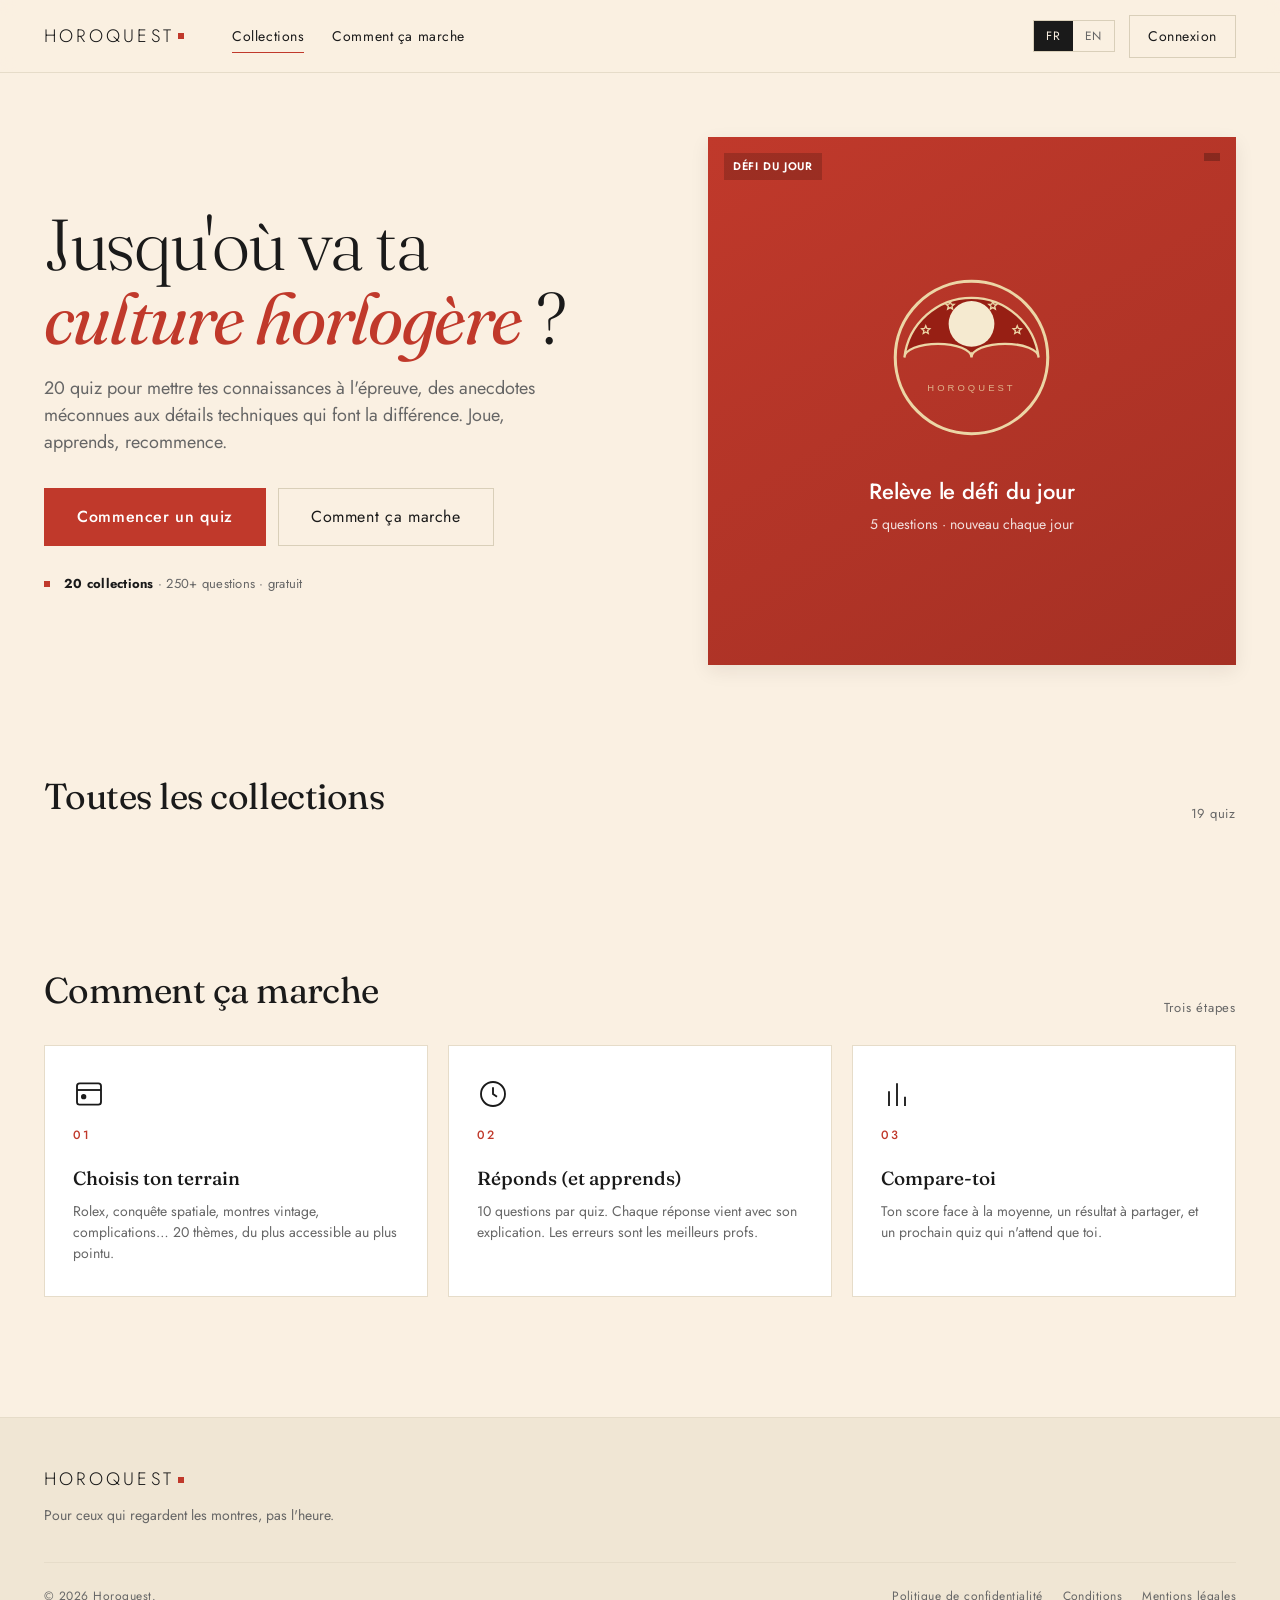
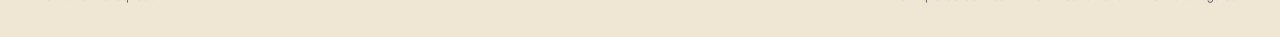
==== index.html @ 6e3dc504 "Typographie premium : duo Fraunces + Futura Remplace la police systeme unique par un duo : Fraunces " ====
<!DOCTYPE html>
<html lang="fr">
<head>
<meta charset="UTF-8">
<meta name="viewport" content="width=device-width, initial-scale=1.0">
<title>HOROQUEST | Quiz horloger</title>
<link rel="stylesheet" href="assets/styles.css?v=6">
</head>
<body>

<header class="site-header" data-screen-label="01 Header">
  <div class="container">
    <a href="/" class="logo">HOROQUEST<span class="dot"></span></a>
    <nav class="nav-center">
      <a href="#collections" class="active">Collections</a>
      <a href="#how">Comment ça marche</a>
    </nav>
    <div class="nav-right">
      <div class="lang-toggle">
        <a href="/" class="lang-btn on">FR</a>
        <a href="/en/" class="lang-btn">EN</a>
      </div>
      <a href="#" class="btn btn-ghost">Connexion</a>
      <button class="burger" aria-label="Menu"><span></span></button>
    </div>
  </div>
  <div class="mobile-menu" id="mobileMenu">
    <nav class="mobile-menu-nav" aria-label="Mobile">
      <a href="#collections">Collections</a>
      <a href="#how">Comment ça marche</a>
      <a href="#" class="mobile-login">Connexion</a>
    </nav>
    <div class="mobile-menu-lang">
      <div class="lang-toggle">
        <a href="/" class="lang-btn on">FR</a>
        <a href="/en/" class="lang-btn">EN</a>
      </div>
    </div>
  </div>
</header>

<main>

<!-- ============ HERO ============ -->
<section class="hero" data-screen-label="02 Hero">
  <div class="container">
    <div class="hero-grid">
      <div>
        <h1>Jusqu'où va ta <em>culture horlogère</em>&nbsp;?</h1>
        <p class="lead">20 quiz pour mettre tes connaissances à l'épreuve, des anecdotes méconnues aux détails techniques qui font la différence. Joue, apprends, recommence.</p>
        <div class="hero-actions">
          <a href="#collections" class="btn btn-primary btn-lg">Commencer un quiz</a>
          <a href="#how" class="btn btn-ghost btn-lg">Comment ça marche</a>
        </div>
        <div class="hero-meta">
          <span class="pin"></span>
          <span><strong style="color:var(--ink);">20 collections</strong> · 250+ questions · gratuit</span>
        </div>
      </div>
      <a class="hero-illu hero-daily" href="fr/defi/">
        <span class="daily-card-label">Défi du jour</span>
        <span class="daily-streak-chip" id="heroStreakChip" hidden></span>
        <svg class="hero-daily-moon" viewBox="0 0 120 120" fill="none" aria-hidden="true">
          <defs>
            <clipPath id="hqMoonWin">
              <path d="M16 60 A44.3 44.3 0 0 1 104 60 A22 9 0 0 0 60 60 A22 9 0 0 0 16 60 Z"/>
            </clipPath>
            <path id="hqStar" d="M0,-1L0.264,-0.364L0.951,-0.309L0.428,0.139L0.588,0.809L0,0.45L-0.588,0.809L-0.428,0.139L-0.951,-0.309L-0.264,-0.364Z" vector-effect="non-scaling-stroke"/>
          </defs>
          <g clip-path="url(#hqMoonWin)">
            <rect x="6" y="6" width="108" height="108" fill="#971f14"/>
            <g class="moon-disc">
              <circle cx="60" cy="38" r="15" fill="#f5ead0"/>
              <circle cx="60" cy="98" r="15" fill="#f5ead0"/>
              <g stroke="#ecd6a6" stroke-width="1.3" fill="none">
                <use href="#hqStar" transform="translate(46 26) scale(2.8)"/>
                <use href="#hqStar" transform="translate(74 26) scale(2.8)"/>
                <use href="#hqStar" transform="translate(30 42) scale(2.8)"/>
                <use href="#hqStar" transform="translate(90 42) scale(2.8)"/>
                <use href="#hqStar" transform="translate(20 60) scale(2.8)"/>
                <use href="#hqStar" transform="translate(100 60) scale(2.8)"/>
                <use href="#hqStar" transform="translate(40 56) scale(2.8)"/>
                <use href="#hqStar" transform="translate(80 56) scale(2.8)"/>
                <use href="#hqStar" transform="translate(60 60) scale(2.8)"/>
                <use href="#hqStar" transform="translate(28 76) scale(2.8)"/>
                <use href="#hqStar" transform="translate(92 76) scale(2.8)"/>
                <use href="#hqStar" transform="translate(46 72) scale(2.8)"/>
                <use href="#hqStar" transform="translate(74 72) scale(2.8)"/>
                <use href="#hqStar" transform="translate(38 90) scale(2.8)"/>
                <use href="#hqStar" transform="translate(82 90) scale(2.8)"/>
              </g>
            </g>
          </g>
          <circle cx="60" cy="60" r="50" stroke="#ecd6a6" stroke-width="2"/>
          <path d="M16 60 A44.3 44.3 0 0 1 104 60 A22 9 0 0 0 60 60 A22 9 0 0 0 16 60 Z" stroke="#ecd6a6" stroke-width="1.5"/>
          <text x="60" y="82" text-anchor="middle" fill="#ecd6a6" opacity="0.78" font-size="6.2" letter-spacing="2" font-family="'Helvetica Neue',Helvetica,Arial,sans-serif">HOROQUEST</text>
        </svg>
        <div class="hero-daily-foot">
          <strong>Relève le défi du jour</strong>
          <span id="heroDailyState">5 questions · nouveau chaque jour</span>
        </div>
      </a>
    </div>
  </div>
</section>

<!-- ============ TOUTES LES COLLECTIONS ============ -->
<section id="collections" class="section" data-screen-label="06 All collections">
  <div class="container">
    <div class="section-head">
      <h2>Toutes les collections</h2>
      <span class="meta" id="allCount">19 quiz</span>
    </div>
    <div class="coll-grid" id="allGrid"></div>
  </div>
</section>

<!-- ============ HOW IT WORKS ============ -->
<section id="how" class="section" data-screen-label="07 How it works">
  <div class="container">
    <div class="section-head">
      <h2>Comment ça marche</h2>
      <span class="meta">Trois étapes</span>
    </div>
    <div class="steps">
      <div class="step">
        <svg class="step-icon" viewBox="0 0 24 24" fill="none" stroke="currentColor" stroke-width="1.4"><rect x="3" y="4" width="18" height="16" rx="2"/><line x1="3" y1="9" x2="21" y2="9"/><circle cx="8" cy="14" r="1.3" fill="currentColor"/></svg>
        <div class="num">01</div>
        <h3>Choisis ton terrain</h3>
        <p>Rolex, conquête spatiale, montres vintage, complications… 20 thèmes, du plus accessible au plus pointu.</p>
      </div>
      <div class="step">
        <svg class="step-icon" viewBox="0 0 24 24" fill="none" stroke="currentColor" stroke-width="1.4"><circle cx="12" cy="12" r="9"/><polyline points="12 7 12 12 15 14"/></svg>
        <div class="num">02</div>
        <h3>Réponds (et apprends)</h3>
        <p>10 questions par quiz. Chaque réponse vient avec son explication. Les erreurs sont les meilleurs profs.</p>
      </div>
      <div class="step">
        <svg class="step-icon" viewBox="0 0 24 24" fill="none" stroke="currentColor" stroke-width="1.4"><path d="M6 21V10"/><path d="M12 21V4"/><path d="M18 21v-7"/></svg>
        <div class="num">03</div>
        <h3>Compare-toi</h3>
        <p>Ton score face à la moyenne, un résultat à partager, et un prochain quiz qui n'attend que toi.</p>
      </div>
    </div>
  </div>
</section>

</main>

<footer class="site-footer">
  <div class="container">
    <div class="footer-top">
      <div>
        <div class="logo">HOROQUEST<span class="dot"></span></div>
        <p>Pour ceux qui regardent les montres, pas l'heure.</p>
      </div>
    </div>
    <div class="footer-bottom">
      <div>© 2026 Horoquest.</div>
      <nav>
        <a href="#">Politique de confidentialité</a>
        <a href="#">Conditions</a>
        <a href="#">Mentions légales</a>
      </nav>
    </div>
  </div>
</footer>

<script src="assets/menu.js"></script>
<script src="assets/placeholders.js"></script>
<script>
  const SUPABASE_URL = 'https://bqnawfnkukcbqkujsskr.supabase.co';
  const SUPABASE_KEY = 'eyJhbGciOiJIUzI1NiIsInR5cCI6IkpXVCJ9.eyJpc3MiOiJzdXBhYmFzZSIsInJlZiI6ImJxbmF3Zm5rdWtjYnFrdWpzc2tyIiwicm9sZSI6ImFub24iLCJpYXQiOjE3NzE1ODQ5NDAsImV4cCI6MjA4NzE2MDk0MH0.VeSr_1gEnsn3P0_cmQBcOkJNDpUe1rbIAD8E7nSbxQM';
  const headers = { 'apikey': SUPABASE_KEY, 'Authorization': 'Bearer ' + SUPABASE_KEY };

  function cardHTML(c) {
    return `
      <a class="coll-card" href="fr/collections/?slug=${c.slug}">
        <div class="coll-thumb" data-placeholder="${c.name}" data-key="${c.slug}">
          ${c.image_url ? `<img src="${c.image_url}" alt="${c.name}" style="width:100%;height:100%;object-fit:cover;">` : ''}
        </div>
        <h3 class="coll-title">${c.name}</h3>
        <div class="coll-meta">
          <span class="type">${c.q} questions</span>
        </div>
      </a>`;
  }

  const FLAME_SVG = '<svg viewBox="0 0 24 24" fill="none" stroke="currentColor" stroke-width="1.6"><path d="M8.5 14.5A2.5 2.5 0 0 0 11 12c0-1.38-.5-2-1-3-1.072-2.143-.224-4.054 2-6 .5 2.5 2 4.9 4 6.5 2 1.6 3 3.5 3 5.5a7 7 0 1 1-14 0c0-1.153.433-2.294 1-3a2.5 2.5 0 0 0 2.5 2.5z"/></svg>';

  function populateHeroDaily() {
    let streak = 0, playedToday = false;
    try {
      const s = JSON.parse(localStorage.getItem('hq_daily')) || {};
      const fmt = d => new Intl.DateTimeFormat('fr-CA', { timeZone: 'Europe/Paris', year: 'numeric', month: '2-digit', day: '2-digit' }).format(d);
      const today = fmt(new Date());
      const yesterday = fmt(new Date(Date.now() - 86400000));
      if (s.today && s.today.date === today) playedToday = true;
      if (s.streak && (s.lastPlayed === today || s.lastPlayed === yesterday)) streak = s.streak;
    } catch (e) {}
    const stateEl = document.getElementById('heroDailyState');
    if (stateEl) {
      stateEl.textContent = playedToday ? 'Joué aujourd\'hui · reviens demain'
        : (streak > 0 ? 'Série de ' + streak + ' jour' + (streak > 1 ? 's' : '') + ' en cours'
        : '5 questions · nouveau chaque jour');
    }
    const chip = document.getElementById('heroStreakChip');
    if (chip && streak > 0) {
      chip.innerHTML = FLAME_SVG + streak;
      chip.hidden = false;
    }
  }

  async function loadCollections() {
    try {
      const [themesRes, questionsRes] = await Promise.all([
        fetch(`${SUPABASE_URL}/rest/v1/themes?select=name,slug,image_url,filter_value&is_active=eq.true&order=sort_order`, { headers }),
        fetch(`${SUPABASE_URL}/rest/v1/questions?select=id,theme_slugs&limit=1000`, { headers })
      ]);
      const themes = await themesRes.json();
      const questions = await questionsRes.json();

      const counts = {};
      if (Array.isArray(questions)) {
        questions.forEach(q => {
          (q.theme_slugs || []).forEach(t => { counts[t] = (counts[t] || 0) + 1; });
        });
      }

      const collections = themes.map(t => ({
        name: t.name,
        slug: t.slug,
        image_url: t.image_url,
        q: counts[t.filter_value] || 0
      }));

      document.getElementById('allCount').textContent = collections.length + ' quiz';
      document.getElementById('allGrid').innerHTML = collections.map(cardHTML).join('');
      if (typeof loadPlaceholders === 'function') loadPlaceholders();
    } catch (e) {
      console.error('Failed to load collections:', e);
    }
  }

  populateHeroDaily();
  loadCollections();

  document.querySelectorAll('a[href^="#"]').forEach(a => {
    a.addEventListener('click', e => {
      const id = a.getAttribute('href');
      if (id.length > 1) {
        const target = document.querySelector(id);
        if (target) {
          e.preventDefault();
          window.scrollTo({ top: target.getBoundingClientRect().top + window.scrollY - 60, behavior: 'smooth' });
        }
      }
    });
  });
</script>

</body>
</html>
---- assets/styles.css ----
/* HOROQUEST | shared styles v3 */
@import url('https://fonts.googleapis.com/css2?family=Fraunces:ital,opsz,wght@0,9..144,400;0,9..144,500;0,9..144,600;0,9..144,700;1,9..144,500;1,9..144,600&family=Jost:ital,wght@0,400;0,500;0,600;0,700;1,400;1,500&display=swap');
:root {
  --bg: #faf0e2;
  --bg-soft: #f5e8d3;
  --footer: #f0e6d4;
  --ink: #1A1A1A;
  --ink-soft: #666;
  --accent: #c0392b;
  --accent-dark: #a53024;
  --bad-accent: #b86b60;
  --card: #fff;
  --border: #e6dcc9;
  --border-strong: #d9cfb9;
  --good-bg: #eef5ed;
  --good: #4a7c59;
  --bad-bg: #faf0ee;
  --radius: 0;
  --radius-lg: 0;
  --shadow-sm: 0 1px 2px rgba(40, 30, 10, 0.04);
  --shadow-md: 0 6px 18px rgba(40, 30, 10, 0.08);
  --shadow-lg: 0 14px 32px rgba(40, 30, 10, 0.12);
  --t: 220ms cubic-bezier(.4,.0,.2,1);
  --font-body: 'Futura', 'Jost', 'Century Gothic', system-ui, sans-serif;
  --font-display: 'Fraunces', Georgia, 'Times New Roman', serif;
}

* { box-sizing: border-box; }
html, body { margin: 0; padding: 0; }
body {
  background: var(--bg);
  color: var(--ink);
  font-family: var(--font-body);
  font-size: 16px;
  line-height: 1.5;
  -webkit-font-smoothing: antialiased;
  text-rendering: optimizeLegibility;
}
h1, h2, h3,
.card-rank-name, .rank-quote, .card-horace { font-family: var(--font-display); }
a { color: inherit; text-decoration: none; }
button { font: inherit; cursor: pointer; color: inherit; -webkit-text-fill-color: currentColor; }
img, svg { display: block; max-width: 100%; }

.container {
  width: 100%;
  max-width: 1240px;
  margin: 0 auto;
  padding: 0 24px;
}

/* ========== HEADER ========== */
.site-header {
  position: sticky;
  top: 0;
  z-index: 50;
  background: rgba(250, 240, 226, 0.94);
  backdrop-filter: saturate(140%) blur(8px);
  -webkit-backdrop-filter: saturate(140%) blur(8px);
  border-bottom: 1px solid var(--border);
}
.site-header .container {
  display: flex;
  align-items: center;
  gap: 24px;
  height: 72px;
}
.logo {
  font-weight: 300;
  letter-spacing: 0.18em;
  font-size: 18px;
  text-transform: uppercase;
  color: var(--ink);
  white-space: nowrap;
}
.logo .dot {
  display: inline-block;
  width: 6px; height: 6px;
  background: var(--accent);
  border-radius: 0;
  margin: 0 0 2px 4px;
  vertical-align: middle;
}
.nav-center {
  display: flex;
  gap: 28px;
  margin-left: 24px;
  flex: 1;
}
.nav-center a {
  font-size: 14px;
  letter-spacing: 0.04em;
  padding: 6px 0;
  position: relative;
}
.nav-center a::after {
  content: "";
  position: absolute;
  left: 0; right: 0; bottom: 0;
  height: 1px;
  background: var(--accent);
  transform: scaleX(0);
  transform-origin: left;
  transition: transform var(--t);
}
.nav-center a:hover::after,
.nav-center a.active::after { transform: scaleX(1); }

.nav-right {
  display: flex;
  align-items: center;
  gap: 14px;
}
.lang-toggle {
  display: inline-flex;
  border: 1px solid var(--border-strong);
  border-radius: 0;
  overflow: hidden;
  font-size: 12px;
  letter-spacing: 0.06em;
  background: transparent;
}
.lang-toggle button,
.lang-toggle .lang-btn {
  background: none;
  border: 0;
  padding: 6px 12px;
  color: var(--ink-soft);
  text-transform: uppercase;
  text-decoration: none;
  font-size: 12px;
  letter-spacing: 0.06em;
}
.lang-toggle button.on,
.lang-toggle .lang-btn.on {
  background: var(--ink);
  color: var(--bg);
}
.btn {
  display: inline-flex;
  align-items: center;
  gap: 8px;
  padding: 10px 18px;
  border-radius: 0;
  border: 1px solid transparent;
  font-size: 14px;
  letter-spacing: 0.04em;
  transition: transform var(--t), background var(--t), color var(--t), border-color var(--t), box-shadow var(--t);
  background: transparent;
  color: var(--ink);
  white-space: nowrap;
}
.btn-ghost { border-color: var(--border-strong); }
.btn-ghost:hover { border-color: var(--ink); }
.btn-primary {
  background: var(--accent);
  color: #fff;
  border-color: var(--accent);
  padding: 14px 28px;
  font-size: 15px;
  font-weight: 500;
}
.btn-primary:hover {
  background: var(--accent-dark);
  border-color: var(--accent-dark);
  transform: translateY(-1px);
  box-shadow: var(--shadow-md);
}
.btn-lg { padding: 16px 32px; font-size: 16px; }

.burger {
  display: none;
  width: 40px; height: 40px;
  border: 1px solid var(--border-strong);
  border-radius: 0;
  background: transparent;
  align-items: center;
  justify-content: center;
}
.burger span {
  display: block;
  width: 18px; height: 1.5px;
  background: var(--ink);
  position: relative;
}
.burger span::before,
.burger span::after {
  content: "";
  position: absolute;
  left: 0;
  width: 18px; height: 1.5px;
  background: var(--ink);
}
.burger span::before { top: -6px; }
.burger span::after  { top: 6px; }
.burger span,
.burger span::before,
.burger span::after { transition: transform var(--t), top var(--t), background var(--t); }
.menu-open .burger span { background: transparent; }
.menu-open .burger span::before { top: 0; transform: rotate(45deg); }
.menu-open .burger span::after  { top: 0; transform: rotate(-45deg); }

/* mobile dropdown menu */
.mobile-menu {
  display: none;
  position: absolute;
  top: 100%;
  left: 0;
  right: 0;
  background: var(--bg);
  border-bottom: 1px solid var(--border);
  box-shadow: var(--shadow-md);
}
.menu-open .mobile-menu { display: block; }
.mobile-menu-nav { display: flex; flex-direction: column; }
.mobile-menu-nav a {
  padding: 16px 24px;
  font-size: 16px;
  letter-spacing: 0.04em;
  color: var(--ink);
  border-top: 1px solid var(--border);
}
.mobile-menu-nav a:first-child { border-top: 0; }
.mobile-menu-nav .mobile-login { color: var(--accent); }
.mobile-menu-lang {
  display: flex;
  justify-content: center;
  padding: 16px 24px 20px;
  border-top: 1px solid var(--border);
}

/* ========== HERO ========== */
.hero {
  padding: 64px 0 48px;
}
.hero-grid {
  display: grid;
  grid-template-columns: 1.15fr 1fr;
  gap: 56px;
  align-items: center;
}
.hero h1 {
  font-size: clamp(40px, 6vw, 72px);
  line-height: 1.02;
  font-weight: 300;
  letter-spacing: -0.025em;
  margin: 0 0 20px;
  text-wrap: balance;
}
.hero h1 em {
  font-style: italic;
  color: var(--accent);
  font-weight: 400;
}
.hero p.lead {
  font-size: 18px;
  color: var(--ink-soft);
  max-width: 52ch;
  margin: 0 0 32px;
  text-wrap: pretty;
}
.hero-actions { display: flex; gap: 12px; flex-wrap: wrap; align-items: center; }
.hero-meta {
  margin-top: 28px;
  display: flex; align-items: center; gap: 14px;
  font-size: 13px;
  color: var(--ink-soft);
  letter-spacing: 0.02em;
}
.hero-meta .pin {
  width: 6px; height: 6px;
  background: var(--accent); border-radius: 0;
}
.hero-illu {
  aspect-ratio: 1 / 1;
  border-radius: var(--radius-lg);
  overflow: hidden;
  background: var(--bg-soft);
  position: relative;
}
.hero-illu .badge {
  position: absolute;
  top: 18px; left: 18px;
  background: #fff;
  padding: 8px 14px;
  border-radius: 0;
  font-size: 12px;
  letter-spacing: 0.14em;
  text-transform: uppercase;
  font-weight: 500;
  box-shadow: var(--shadow-sm);
}
.hero-illu .stat {
  position: absolute;
  bottom: 18px; right: 18px;
  background: var(--ink);
  color: #fff;
  padding: 16px 20px;
  border-radius: var(--radius);
  font-size: 13px;
  letter-spacing: 0.02em;
  line-height: 1.3;
}
.hero-illu .stat strong {
  display: block;
  font-size: 28px;
  font-weight: 500;
  letter-spacing: -0.01em;
  margin-bottom: 2px;
}

/* ========== SECTION ========== */
.section { padding: 56px 0; }
.section-head {
  display: flex;
  align-items: end;
  justify-content: space-between;
  gap: 24px;
  margin-bottom: 28px;
  flex-wrap: wrap;
}
.section-head h2 {
  font-size: clamp(26px, 3.4vw, 36px);
  font-weight: 400;
  letter-spacing: -0.015em;
  margin: 0;
}
.section-head .meta {
  font-size: 13px;
  letter-spacing: 0.06em;
  color: var(--ink-soft);
}
.section-head a.meta { transition: color var(--t); }
.section-head a.meta:hover { color: var(--accent); }

/* ========== CATEGORY CHIPS ========== */
.chips {
  display: flex;
  flex-wrap: wrap;
  gap: 10px;
}
.chip {
  display: inline-flex;
  align-items: center;
  gap: 8px;
  padding: 10px 18px;
  background: #fff;
  border: 1px solid var(--border);
  border-radius: 0;
  font-size: 14px;
  letter-spacing: 0.01em;
  color: var(--ink);
  transition: all var(--t);
}
.chip:hover {
  border-color: var(--accent);
  color: var(--accent);
  transform: translateY(-1px);
}
.chip svg {
  width: 14px; height: 14px;
  color: var(--ink-soft);
  transition: color var(--t);
}
.chip:hover svg { color: var(--accent); }

/* ========== COLLECTION CARDS (title BELOW image) ========== */
.coll-grid {
  display: grid;
  grid-template-columns: repeat(4, 1fr);
  gap: 24px;
}
.coll-grid.cols-3 { grid-template-columns: repeat(3, 1fr); }
.coll-card {
  display: flex;
  flex-direction: column;
  background: transparent;
  transition: transform var(--t);
}
.coll-card:hover { transform: translateY(-3px); }
.coll-thumb {
  position: relative;
  aspect-ratio: 1 / 1;
  border-radius: var(--radius);
  overflow: hidden;
  background: var(--bg-soft);
  margin-bottom: 14px;
  box-shadow: var(--shadow-sm);
  transition: box-shadow var(--t);
}
.coll-card:hover .coll-thumb { box-shadow: var(--shadow-lg); }
.coll-thumb svg { width: 100%; height: 100%; }
.coll-badge {
  position: absolute;
  top: 12px; right: 12px;
  background: rgba(255,255,255,0.94);
  color: var(--ink);
  font-size: 11px;
  letter-spacing: 0.06em;
  padding: 5px 10px;
  border-radius: 0;
  font-weight: 500;
  text-transform: uppercase;
}
.coll-title {
  font-size: 19px;
  font-weight: 500;
  margin: 0 0 6px;
  letter-spacing: -0.005em;
  text-wrap: balance;
}
.coll-meta {
  display: flex; align-items: center; gap: 8px;
  font-size: 13px;
  color: var(--ink-soft);
}
.coll-meta .cat {
  display: inline-flex; align-items: center; gap: 6px;
}
.coll-meta .cat svg { width: 13px; height: 13px; }
.coll-meta .sep {
  width: 3px; height: 3px;
  background: var(--ink-soft);
  border-radius: 0;
  opacity: .5;
}
.coll-meta .type { color: var(--accent); font-weight: 500; }

/* ========== DEFI DU JOUR (hero accueil) ========== */
.hero-daily {
  background: linear-gradient(150deg, var(--accent) 0%, var(--accent-dark) 100%);
  display: flex;
  flex-direction: column;
  align-items: center;
  justify-content: center;
  text-align: center;
  color: #fff;
  box-shadow: var(--shadow-md);
  transition: transform var(--t), box-shadow var(--t);
}
.hero-daily:hover { transform: translateY(-3px); box-shadow: var(--shadow-lg); }
.hero-daily-moon { width: 183px; height: 183px; margin-bottom: 26px; }
.hero-daily-moon .moon-disc {
  transform-box: view-box;
  transform-origin: 60px 68px;
  animation: hq-moon-spin 18s linear infinite;
}
@keyframes hq-moon-spin { to { transform: rotate(360deg); } }
@media (prefers-reduced-motion: reduce) {
  .hero-daily-moon .moon-disc { animation: none; }
}
.hero-daily-foot { padding: 0 28px; }
.hero-daily-foot strong { display: block; font-size: 22px; font-weight: 500; letter-spacing: -0.01em; margin-bottom: 4px; }
.hero-daily-foot span { font-size: 14px; opacity: .85; }
.daily-card-label {
  position: absolute;
  top: 16px; left: 16px;
  font-size: 11px;
  letter-spacing: 0.08em;
  text-transform: uppercase;
  font-weight: 600;
  color: #fff;
  background: rgba(0, 0, 0, 0.18);
  padding: 5px 9px;
}
.daily-streak-chip {
  position: absolute;
  top: 16px; right: 16px;
  display: inline-flex; align-items: center; gap: 4px;
  font-size: 12px; font-weight: 600;
  color: #fff;
  background: rgba(0, 0, 0, 0.25);
  padding: 4px 8px;
}
.daily-streak-chip svg { width: 13px; height: 13px; }

/* ========== FEATURED BANNER ========== */
.featured {
  border-radius: var(--radius-lg);
  overflow: hidden;
  position: relative;
  aspect-ratio: 21 / 8;
  background: var(--ink);
  display: block;
}
.featured-bg { position: absolute; inset: 0; }
.featured-bg svg { width: 100%; height: 100%; opacity: 0.55; }
.featured-content {
  position: absolute;
  inset: 0;
  padding: 48px 56px;
  display: flex;
  flex-direction: column;
  justify-content: center;
  color: #fff;
  background: linear-gradient(90deg, rgba(0,0,0,.65) 0%, rgba(0,0,0,.25) 60%, rgba(0,0,0,0) 100%);
}
.featured-content .eyebrow {
  font-size: 12px;
  letter-spacing: 0.2em;
  text-transform: uppercase;
  margin-bottom: 16px;
  opacity: .85;
}
.featured-content h3 {
  font-size: clamp(28px, 3.6vw, 44px);
  font-weight: 400;
  letter-spacing: -0.01em;
  line-height: 1.1;
  margin: 0 0 16px;
  max-width: 16ch;
}
.featured-content p {
  margin: 0 0 24px;
  max-width: 44ch;
  opacity: .9;
}
.featured-cta {
  display: inline-flex; align-items: center; gap: 10px;
  background: var(--accent);
  color: #fff;
  padding: 14px 24px;
  border-radius: 0;
  font-size: 15px;
  font-weight: 500;
  width: fit-content;
  transition: transform var(--t), background var(--t);
}
.featured:hover .featured-cta { background: var(--accent-dark); transform: translateX(4px); }

/* ========== HOW IT WORKS ========== */
.steps {
  display: grid;
  grid-template-columns: repeat(3, 1fr);
  gap: 20px;
}
.step {
  padding: 32px 28px;
  border: 1px solid var(--border);
  border-radius: var(--radius);
  background: var(--card);
}
.step .num {
  font-size: 12px;
  letter-spacing: 0.18em;
  color: var(--accent);
  margin-bottom: 20px;
  font-weight: 500;
}
.step h3 {
  font-size: 19px;
  font-weight: 500;
  margin: 0 0 8px;
}
.step p {
  margin: 0;
  font-size: 14px;
  color: var(--ink-soft);
}
.step-icon {
  width: 32px; height: 32px;
  margin-bottom: 16px;
  color: var(--ink);
}

/* ========== FOOTER ========== */
.site-footer {
  background: var(--footer);
  border-top: 1px solid var(--border);
  padding: 48px 0 32px;
  margin-top: 64px;
}
.footer-top {
  display: grid;
  grid-template-columns: 1.4fr 1fr 1fr 1fr;
  gap: 40px;
  padding-bottom: 36px;
  border-bottom: 1px solid var(--border);
  margin-bottom: 24px;
}
.footer-top h4 {
  font-size: 12px;
  letter-spacing: 0.18em;
  text-transform: uppercase;
  color: var(--ink-soft);
  margin: 0 0 16px;
  font-weight: 500;
}
.footer-top ul { list-style: none; padding: 0; margin: 0; display: flex; flex-direction: column; gap: 10px; }
.footer-top a { font-size: 14px; color: var(--ink); }
.footer-top a:hover { color: var(--accent); }
.footer-top p { font-size: 14px; color: var(--ink-soft); margin: 12px 0 0; max-width: 38ch; }
.footer-bottom {
  display: flex;
  align-items: center;
  justify-content: space-between;
  gap: 24px;
  flex-wrap: wrap;
  font-size: 12px;
  color: var(--ink-soft);
  letter-spacing: 0.04em;
}
.footer-bottom nav { display: flex; gap: 20px; }

/* ========== BREADCRUMB ========== */
.breadcrumb {
  font-size: 13px;
  color: var(--ink-soft);
  letter-spacing: 0.04em;
  padding: 24px 0 0;
  display: flex; gap: 8px; align-items: center;
}
.breadcrumb a:hover { color: var(--accent); }
.breadcrumb .sep { opacity: .5; }
.breadcrumb .current { color: var(--ink); }

/* ========== COLLECTION HERO ========== */
.coll-hero { padding: 32px 0 56px; }
.coll-hero-image {
  position: relative;
  aspect-ratio: 1 / 1;
  border-radius: var(--radius-lg);
  overflow: hidden;
  background: var(--bg-soft);
  margin: 0 auto 40px;
  max-width: 480px;
}
.coll-hero-play {
  position: absolute;
  top: 50%;
  left: 50%;
  transform: translate(-50%, -50%);
  z-index: 2;
}
.coll-hero-play:hover {
  transform: translate(-50%, -50%);
  box-shadow: none;
}
.coll-hero-image::after {
  content: '';
  position: absolute;
  inset: 0;
  background: rgba(0, 0, 0, 0.3);
  pointer-events: none;
}
.coll-hero-meta {
  text-align: center;
  max-width: 720px;
  margin: 0 auto;
}
.coll-hero h1 {
  font-size: clamp(32px, 5vw, 56px);
  font-weight: 300;
  letter-spacing: -0.025em;
  margin: 0 0 16px;
}
.coll-hero .desc {
  font-size: 18px;
  color: var(--ink-soft);
  margin: 0 auto 16px;
  max-width: 50ch;
}
.coll-hero .pill {
  display: inline-flex;
  align-items: center;
  gap: 8px;
  padding: 6px 14px;
  border: 1px solid var(--border-strong);
  border-radius: 0;
  font-size: 12px;
  letter-spacing: 0.1em;
  text-transform: uppercase;
  color: var(--ink-soft);
}
.coll-hero .pill::before {
  content: "";
  width: 6px; height: 6px;
  background: var(--accent);
  border-radius: 0;
}

/* ========== QUIZ PAGE ========== */
.quiz-page {
  min-height: 100vh;
  display: flex;
  flex-direction: column;
  background: var(--bg);
}
.quiz-header {
  border-bottom: 1px solid var(--border);
  background: var(--bg);
}
.quiz-header .container {
  display: flex;
  align-items: center;
  justify-content: space-between;
  height: 60px;
  gap: 16px;
}
.quiz-back {
  display: inline-flex;
  align-items: center;
  gap: 10px;
  font-size: 14px;
  letter-spacing: 0.04em;
}
.quiz-back svg { width: 16px; height: 16px; }
.quiz-back:hover { color: var(--accent); }
.quiz-close {
  width: 36px; height: 36px;
  display: inline-flex; align-items: center; justify-content: center;
  border: 1px solid var(--border-strong);
  border-radius: 0;
  background: transparent;
}
.quiz-close:hover { border-color: var(--accent); color: var(--accent); }
.quiz-progress {
  height: 2px;
  background: var(--border);
  position: relative;
  overflow: hidden;
}
.quiz-progress .bar {
  position: absolute;
  inset: 0 auto 0 0;
  background: var(--accent);
  transition: width 400ms cubic-bezier(.4,.0,.2,1);
}
.quiz-main {
  flex: 1;
  display: flex;
  align-items: center;
  padding: 48px 0 80px;
}
.quiz-main .container {
  width: 100%;
  max-width: 720px;
}
.q-num {
  font-size: 12px;
  letter-spacing: 0.18em;
  text-transform: uppercase;
  color: var(--ink-soft);
  margin-bottom: 16px;
}
.q-num strong { color: var(--accent); font-weight: 500; }
.q-text {
  font-size: clamp(20px, 2.4vw, 26px);
  font-weight: 500;
  line-height: 1.35;
  margin: 0 0 36px;
  text-wrap: balance;
}
.q-image {
  margin: -12px auto 32px;
  max-width: 400px;
}
.q-image img {
  width: 100%;
  height: auto;
}
.answers {
  display: flex; flex-direction: column;
  gap: 12px;
  margin-bottom: 24px;
}
.answer {
  transition: all 500ms cubic-bezier(.4,.0,.2,1);
  overflow: hidden;
}
.answer.fade-out {
  max-height: 0 !important;
  opacity: 0;
  padding-top: 0;
  padding-bottom: 0;
  margin-bottom: -12px;
  border-color: transparent;
  pointer-events: none;
}
.answer .answer-explain {
  width: 100%;
  margin-top: 20px;
  padding-top: 20px;
  border-top: 1px solid rgba(27, 110, 27, 0.3);
  font-size: 15px;
  font-weight: 400;
  line-height: 1.65;
  color: var(--ink);
  max-height: 0;
  opacity: 0;
  overflow: hidden;
  transition: max-height 500ms cubic-bezier(.4,.0,.2,1), opacity 400ms ease 200ms;
}
.answer .answer-explain.show {
  max-height: 400px;
  opacity: 1;
}
.answer.expanded {
  display: flex;
  flex-direction: column;
  align-items: flex-start;
  padding: 28px;
  background: var(--good-bg);
  border-color: var(--good);
  border-width: 2px;
}
.answer.expanded .letter {
  background: var(--good);
  color: #fff;
  border-color: var(--good);
  margin-bottom: 12px;
}
.answer.expanded > span:not(.letter) {
  font-size: 18px;
  font-weight: 600;
  color: var(--good);
  line-height: 1.4;
}
.answer-wrong-recall {
  width: 100%;
  margin-bottom: 16px;
  padding: 12px 16px;
  background: var(--bad-bg);
  border-left: 3px solid var(--bad-accent);
  font-size: 14px;
  color: var(--ink-soft);
  line-height: 1.5;
  text-decoration: line-through;
  text-decoration-color: var(--bad-accent);
}
.answer-wrong-recall .wrong-label {
  display: block;
  text-decoration: none;
  font-size: 11px;
  letter-spacing: 0.12em;
  text-transform: uppercase;
  color: var(--bad-accent);
  font-weight: 600;
  margin-bottom: 4px;
}
.explain { display: none; }
.answer {
  width: 100%;
  text-align: left;
  padding: 18px 20px;
  background: #fff;
  border: 1px solid var(--border-strong);
  border-radius: var(--radius);
  font-size: 16px;
  color: var(--ink);
  display: flex;
  align-items: center;
  gap: 14px;
  transition: border-color var(--t), background var(--t), transform var(--t);
}
.answer:hover:not([disabled]) {
  border-color: var(--accent);
  transform: translateY(-1px);
}
.answer .letter {
  width: 28px; height: 28px;
  display: inline-flex; align-items: center; justify-content: center;
  border: 1px solid var(--border-strong);
  border-radius: 0;
  font-size: 12px;
  letter-spacing: 0.04em;
  color: var(--ink-soft);
  flex-shrink: 0;
  transition: all var(--t);
}
.answer:hover:not([disabled]) .letter {
  border-color: var(--accent);
  color: var(--accent);
}
.answer.correct, .answer.reveal-correct {
  background: var(--good-bg);
  border-color: var(--good);
  border-width: 2px;
  font-weight: 600;
}
.answer.correct .letter, .answer.reveal-correct .letter {
  background: var(--good);
  color: #fff;
  border-color: var(--good);
  font-weight: 700;
}
.answer.incorrect {
  background: var(--bad-bg);
  border-color: var(--bad-accent);
  border-width: 2px;
}
.answer.incorrect .letter {
  background: var(--bad-accent);
  color: #fff;
  border-color: var(--bad-accent);
}
.answer.incorrect.fade-out {
  transition-delay: 200ms;
}
.answer[disabled] { cursor: default; }

.explain {
  background: var(--ink);
  color: #fff;
  border-left: 4px solid var(--accent);
  border-radius: 0;
  font-size: 16px;
  font-style: normal;
  line-height: 1.6;
}
.next-row { display: flex; justify-content: flex-end; }

/* ========== RESULT PAGE ========== */
.result-layout {
  display: grid;
  grid-template-columns: 1fr 1fr;
  gap: 48px;
  align-items: center;
  padding: 40px 0;
}
.result-image {
  aspect-ratio: 1 / 1;
  overflow: hidden;
  background: var(--bg-soft);
}
.result-image img { width: 100%; height: 100%; object-fit: cover; }
.result-body { padding: 16px 0; }
.result-eyebrow {
  font-size: 12px;
  letter-spacing: 0.18em;
  text-transform: uppercase;
  color: var(--ink-soft);
  margin-bottom: 8px;
}
.result-label {
  font-size: 14px;
  color: var(--ink-soft);
  margin-bottom: 4px;
}
.score {
  font-size: clamp(80px, 12vw, 140px);
  font-weight: 700;
  line-height: 1;
  letter-spacing: -0.04em;
  margin: 0 0 8px;
  font-feature-settings: "tnum" 1;
}
.score .max { color: var(--ink-soft); font-weight: 300; }
.score-label {
  font-size: 18px;
  font-weight: 500;
  margin: 8px 0 16px;
  color: var(--accent);
}
.result-avg {
  font-size: 14px;
  color: var(--ink-soft);
  margin: 0 0 32px;
}
.result-actions {
  display: flex;
  gap: 12px;
  flex-wrap: wrap;
  margin-bottom: 24px;
}
.result-share {
  display: inline-flex;
  align-items: center;
  gap: 8px;
}
.result-buttons {
  display: flex;
  gap: 12px;
  flex-wrap: wrap;
}
.next-quiz-banner {
  margin-top: 24px;
  background: var(--card);
  border: 1px solid var(--border);
  padding: 16px;
  display: grid;
  grid-template-columns: 72px 1fr auto;
  align-items: center;
  gap: 16px;
}
.next-quiz-thumb {
  width: 72px;
  height: 72px;
  overflow: hidden;
  background: var(--bg-soft);
}
.next-quiz-thumb img { width: 100%; height: 100%; object-fit: cover; }
.next-quiz-text { line-height: 1.4; }
.next-quiz-label {
  font-size: 12px;
  color: var(--ink-soft);
  display: block;
  margin-bottom: 2px;
}
.next-quiz-arrow {
  display: flex;
  align-items: center;
  justify-content: center;
  width: 40px;
  height: 40px;
  color: var(--ink);
}
.next-quiz-banner .name { font-size: 18px; font-weight: 500; }
.next-quiz-banner .arrow {
  width: 36px; height: 36px;
  display: inline-flex; align-items: center; justify-content: center;
  border: 1px solid var(--border-strong);
  border-radius: 0;
  transition: all var(--t);
}
.next-quiz-banner:hover .arrow {
  background: var(--accent);
  color: #fff;
  border-color: var(--accent);
  transform: translateX(4px);
}

/* ========== EMAIL CAPTURE ========== */
.email-capture {
  margin-top: 24px;
  background: var(--card);
  border: 1px solid var(--border);
  padding: 24px;
  text-align: center;
}
.email-capture-inner { max-width: 460px; margin: 0 auto; }
.email-capture-text strong {
  display: block;
  font-size: 18px;
  font-weight: 500;
  margin-bottom: 6px;
}
.email-capture-text p {
  font-size: 14px;
  color: var(--ink-soft);
  margin: 0 0 16px;
  line-height: 1.5;
}
.email-capture-form {
  display: flex;
  gap: 8px;
  justify-content: center;
}
.email-capture-form input[type="email"] {
  flex: 1 1 auto;
  min-width: 0;
  padding: 12px 14px;
  border: 1px solid var(--border-strong);
  background: var(--bg);
  color: var(--ink);
  font-size: 15px;
  font-family: inherit;
}
.email-capture-form input[type="email"]:focus {
  outline: none;
  border-color: var(--accent);
}
.email-capture-form .btn { flex: 0 0 auto; white-space: nowrap; }
.email-capture-note {
  font-size: 12px;
  color: var(--ink-soft);
  margin-top: 12px;
}
.email-capture-success {
  font-size: 15px;
  color: var(--good);
  padding: 8px 0;
}
@media (max-width: 560px) {
  .email-capture-form { flex-direction: column; }
  .email-capture-form .btn { width: 100%; justify-content: center; }
}

/* ========== RESPONSIVE ========== */
@media (max-width: 1100px) {
  .coll-grid { grid-template-columns: repeat(3, 1fr); }
  .coll-grid.cols-3 { grid-template-columns: repeat(3, 1fr); }
}
@media (min-width: 901px) {
  .coll-hero h1 { white-space: nowrap; }
}
@media (max-width: 900px) {
  .coll-grid { grid-template-columns: repeat(2, 1fr); }
  .coll-grid.cols-3 { grid-template-columns: repeat(2, 1fr); }
  .hero-grid { grid-template-columns: 1fr; gap: 32px; }
  .footer-top { grid-template-columns: 1fr 1fr; gap: 32px; }
  .featured-content { padding: 32px; }
}
@media (max-width: 767px) {
  .container { padding: 0 20px; }
  .nav-center, .nav-right .lang-toggle, .nav-right .btn-ghost { display: none; }
  .nav-right { margin-left: auto; }
  .burger { display: inline-flex; }
  .hero { padding: 40px 0 32px; }
  .section { padding: 40px 0; }
  .coll-grid, .coll-grid.cols-3 { grid-template-columns: 1fr 1fr; gap: 16px; }
  .coll-title { font-size: 16px; }
  .steps { grid-template-columns: 1fr; }
  .result-layout { grid-template-columns: 1fr; gap: 24px; }
  .result-image { max-width: 280px; margin: 0 auto; }
  .result-body { text-align: center; }
  .result-actions, .result-buttons { justify-content: center; }
  .result-actions .btn, .result-buttons .btn { flex: 1 1 auto; justify-content: center; }
  .next-quiz-banner { grid-template-columns: 56px 1fr auto; gap: 12px; }
  .next-quiz-thumb { width: 56px; height: 56px; }

  /* Quiz : bouton suivant pleine largeur, centré */
  .quiz-main { padding: 32px 0 56px; }
  .next-row { justify-content: stretch; }
  .next-row .btn { width: 100%; justify-content: center; }

  /* Footer : empilé et centré pour un rendu harmonieux */
  .site-footer { margin-top: 48px; padding: 40px 0 28px; }
  .footer-top {
    grid-template-columns: 1fr;
    text-align: center;
    gap: 32px;
    padding-bottom: 28px;
  }
  .footer-top ul { align-items: center; }
  .footer-top p { margin-left: auto; margin-right: auto; }
  .footer-bottom {
    flex-direction: column;
    align-items: center;
    text-align: center;
    gap: 14px;
  }
  .footer-bottom nav {
    flex-wrap: wrap;
    justify-content: center;
    gap: 10px 18px;
  }
}
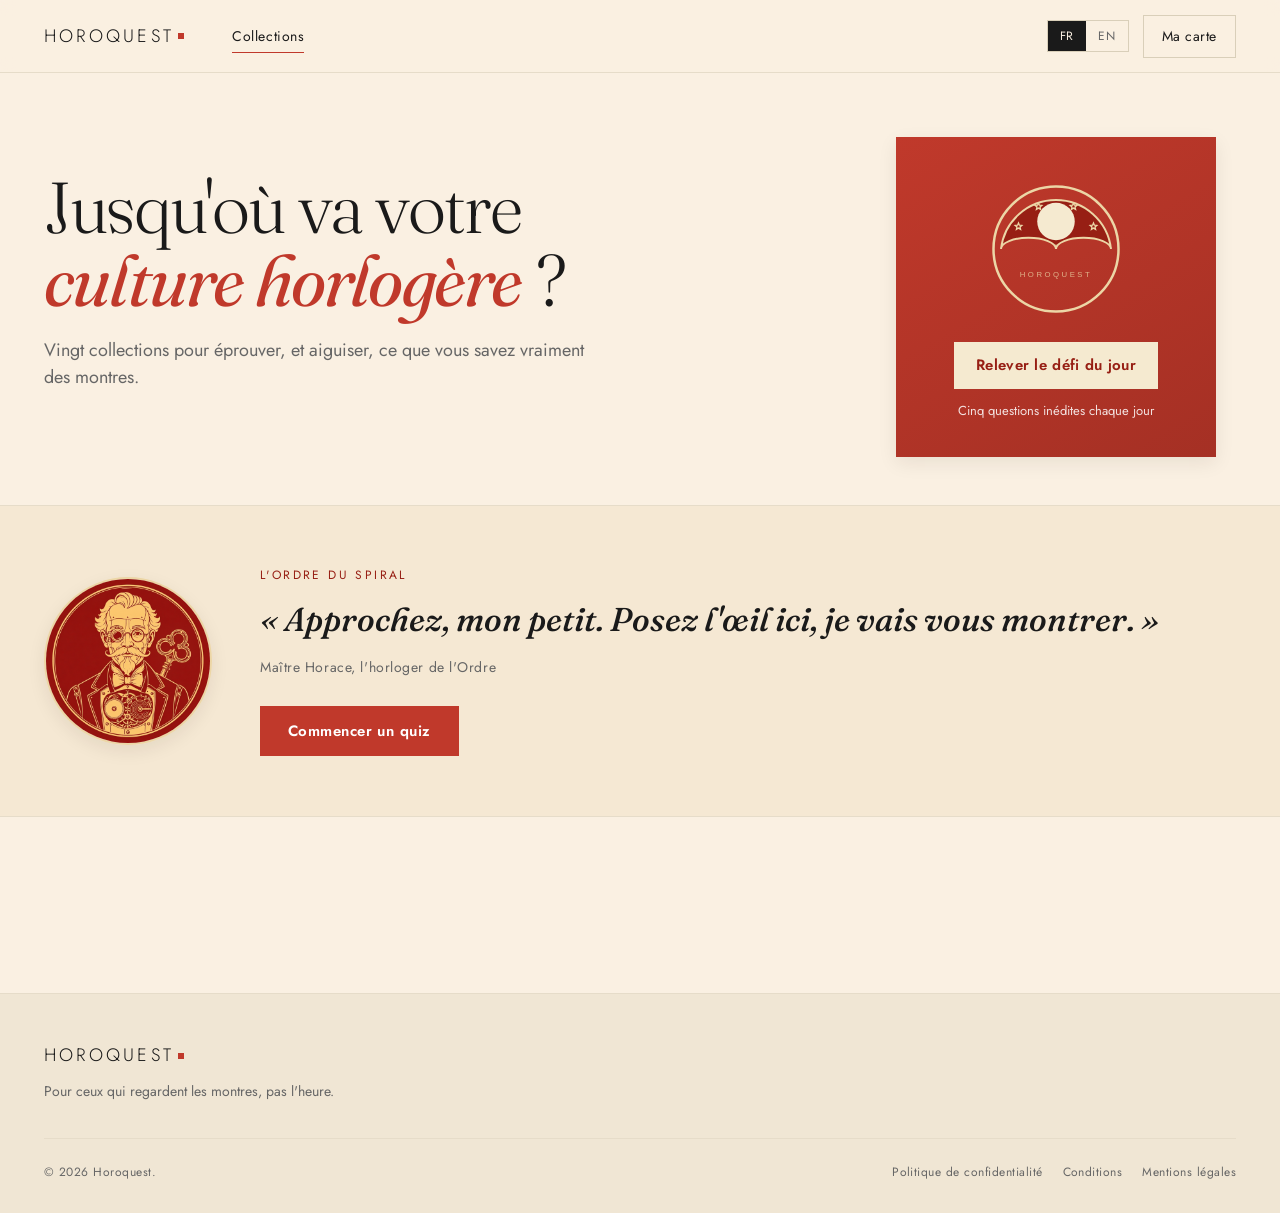
==== commit c04da83d: "Refonte des accueils FR/EN: bandeau Maitre Horace, hero epure, galerie collections Bandeau Horace cr" ====
--- a/index.html
+++ b/index.html
@@ -4,7 +4,73 @@
 <meta charset="UTF-8">
 <meta name="viewport" content="width=device-width, initial-scale=1.0">
 <title>HOROQUEST | Quiz horloger</title>
-<link rel="stylesheet" href="assets/styles.css?v=6">
+<link rel="stylesheet" href="assets/styles.css?v=9">
+<style>
+  /* Bandeau Maître Horace (accueil) */
+  .horace-band { background: var(--bg-soft); color: var(--ink); border-top: 1px solid var(--border); border-bottom: 1px solid var(--border); }
+  .horace-band .container {
+    display: flex;
+    align-items: center;
+    gap: 48px;
+    padding-top: 60px;
+    padding-bottom: 60px;
+  }
+  .horace-portrait {
+    flex: 0 0 auto;
+    width: 168px; height: 168px;
+    border-radius: 50%;
+    object-fit: cover;
+    border: 2px solid #ecd6a6;
+    box-shadow: var(--shadow-md);
+  }
+  .horace-text { flex: 1; min-width: 0; }
+  .horace-eyebrow {
+    font-size: 12px;
+    letter-spacing: 0.2em;
+    text-transform: uppercase;
+    color: #971f14;
+    margin-bottom: 14px;
+  }
+  .horace-quote {
+    font-family: var(--font-display);
+    font-style: italic;
+    font-weight: 500;
+    font-size: clamp(22px, 3vw, 33px);
+    line-height: 1.3;
+    margin: 0 0 16px;
+    color: var(--ink);
+    text-wrap: balance;
+  }
+  .horace-by {
+    font-size: 14px;
+    letter-spacing: 0.04em;
+    color: var(--ink-soft);
+    margin: 0 0 28px;
+  }
+  .btn-horace {
+    display: inline-flex;
+    align-items: center;
+    gap: 8px;
+    padding: 14px 28px;
+    background: var(--accent);
+    color: #fff;
+    font-size: 15px;
+    font-weight: 600;
+    letter-spacing: 0.03em;
+    transition: transform var(--t), background var(--t);
+  }
+  .btn-horace:hover { background: var(--accent-dark); transform: translateY(-1px); }
+  @media (max-width: 767px) {
+    .horace-band .container {
+      flex-direction: column;
+      text-align: center;
+      gap: 26px;
+      padding-top: 44px;
+      padding-bottom: 44px;
+    }
+    .horace-portrait { width: 132px; height: 132px; }
+  }
+</style>
 </head>
 <body>
 
@@ -13,22 +79,20 @@
     <a href="/" class="logo">HOROQUEST<span class="dot"></span></a>
     <nav class="nav-center">
       <a href="#collections" class="active">Collections</a>
-      <a href="#how">Comment ça marche</a>
     </nav>
     <div class="nav-right">
       <div class="lang-toggle">
         <a href="/" class="lang-btn on">FR</a>
         <a href="/en/" class="lang-btn">EN</a>
       </div>
-      <a href="#" class="btn btn-ghost">Connexion</a>
+      <a href="fr/carte/" class="btn btn-ghost">Ma carte</a>
       <button class="burger" aria-label="Menu"><span></span></button>
     </div>
   </div>
   <div class="mobile-menu" id="mobileMenu">
     <nav class="mobile-menu-nav" aria-label="Mobile">
       <a href="#collections">Collections</a>
-      <a href="#how">Comment ça marche</a>
-      <a href="#" class="mobile-login">Connexion</a>
+      <a href="fr/carte/" class="mobile-login">Ma carte</a>
     </nav>
     <div class="mobile-menu-lang">
       <div class="lang-toggle">
@@ -46,20 +110,10 @@
   <div class="container">
     <div class="hero-grid">
       <div>
-        <h1>Jusqu'où va ta <em>culture horlogère</em>&nbsp;?</h1>
-        <p class="lead">20 quiz pour mettre tes connaissances à l'épreuve, des anecdotes méconnues aux détails techniques qui font la différence. Joue, apprends, recommence.</p>
-        <div class="hero-actions">
-          <a href="#collections" class="btn btn-primary btn-lg">Commencer un quiz</a>
-          <a href="#how" class="btn btn-ghost btn-lg">Comment ça marche</a>
-        </div>
-        <div class="hero-meta">
-          <span class="pin"></span>
-          <span><strong style="color:var(--ink);">20 collections</strong> · 250+ questions · gratuit</span>
-        </div>
+        <h1>Jusqu'où va votre <em>culture horlogère</em>&nbsp;?</h1>
+        <p class="lead">Vingt collections pour éprouver, et aiguiser, ce que vous savez vraiment des montres.</p>
       </div>
       <a class="hero-illu hero-daily" href="fr/defi/">
-        <span class="daily-card-label">Défi du jour</span>
-        <span class="daily-streak-chip" id="heroStreakChip" hidden></span>
         <svg class="hero-daily-moon" viewBox="0 0 120 120" fill="none" aria-hidden="true">
           <defs>
             <clipPath id="hqMoonWin">
@@ -96,52 +150,31 @@
           <text x="60" y="82" text-anchor="middle" fill="#ecd6a6" opacity="0.78" font-size="6.2" letter-spacing="2" font-family="'Helvetica Neue',Helvetica,Arial,sans-serif">HOROQUEST</text>
         </svg>
         <div class="hero-daily-foot">
-          <strong>Relève le défi du jour</strong>
-          <span id="heroDailyState">5 questions · nouveau chaque jour</span>
+          <span class="daily-cta">Relever le défi du jour</span>
+          <span class="daily-state" id="heroDailyState">Cinq questions inédites chaque jour</span>
         </div>
       </a>
     </div>
   </div>
 </section>
 
+<!-- ============ MAITRE HORACE ============ -->
+<section class="horace-band" data-screen-label="03 Maître Horace">
+  <div class="container">
+    <img class="horace-portrait" src="assets/horace-512.png" alt="Maître Horace" width="168" height="168">
+    <div class="horace-text">
+      <div class="horace-eyebrow">L'Ordre du Spiral</div>
+      <p class="horace-quote">« Approchez, mon petit. Posez l'œil ici, je vais vous montrer. »</p>
+      <div class="horace-by">Maître Horace, l'horloger de l'Ordre</div>
+      <a href="#collections" class="btn-horace">Commencer un quiz</a>
+    </div>
+  </div>
+</section>
+
 <!-- ============ TOUTES LES COLLECTIONS ============ -->
 <section id="collections" class="section" data-screen-label="06 All collections">
   <div class="container">
-    <div class="section-head">
-      <h2>Toutes les collections</h2>
-      <span class="meta" id="allCount">19 quiz</span>
-    </div>
     <div class="coll-grid" id="allGrid"></div>
-  </div>
-</section>
-
-<!-- ============ HOW IT WORKS ============ -->
-<section id="how" class="section" data-screen-label="07 How it works">
-  <div class="container">
-    <div class="section-head">
-      <h2>Comment ça marche</h2>
-      <span class="meta">Trois étapes</span>
-    </div>
-    <div class="steps">
-      <div class="step">
-        <svg class="step-icon" viewBox="0 0 24 24" fill="none" stroke="currentColor" stroke-width="1.4"><rect x="3" y="4" width="18" height="16" rx="2"/><line x1="3" y1="9" x2="21" y2="9"/><circle cx="8" cy="14" r="1.3" fill="currentColor"/></svg>
-        <div class="num">01</div>
-        <h3>Choisis ton terrain</h3>
-        <p>Rolex, conquête spatiale, montres vintage, complications… 20 thèmes, du plus accessible au plus pointu.</p>
-      </div>
-      <div class="step">
-        <svg class="step-icon" viewBox="0 0 24 24" fill="none" stroke="currentColor" stroke-width="1.4"><circle cx="12" cy="12" r="9"/><polyline points="12 7 12 12 15 14"/></svg>
-        <div class="num">02</div>
-        <h3>Réponds (et apprends)</h3>
-        <p>10 questions par quiz. Chaque réponse vient avec son explication. Les erreurs sont les meilleurs profs.</p>
-      </div>
-      <div class="step">
-        <svg class="step-icon" viewBox="0 0 24 24" fill="none" stroke="currentColor" stroke-width="1.4"><path d="M6 21V10"/><path d="M12 21V4"/><path d="M18 21v-7"/></svg>
-        <div class="num">03</div>
-        <h3>Compare-toi</h3>
-        <p>Ton score face à la moyenne, un résultat à partager, et un prochain quiz qui n'attend que toi.</p>
-      </div>
-    </div>
   </div>
 </section>
 
@@ -180,9 +213,6 @@
           ${c.image_url ? `<img src="${c.image_url}" alt="${c.name}" style="width:100%;height:100%;object-fit:cover;">` : ''}
         </div>
         <h3 class="coll-title">${c.name}</h3>
-        <div class="coll-meta">
-          <span class="type">${c.q} questions</span>
-        </div>
       </a>`;
   }
 
@@ -202,7 +232,7 @@
     if (stateEl) {
       stateEl.textContent = playedToday ? 'Joué aujourd\'hui · reviens demain'
         : (streak > 0 ? 'Série de ' + streak + ' jour' + (streak > 1 ? 's' : '') + ' en cours'
-        : '5 questions · nouveau chaque jour');
+        : 'Cinq questions inédites chaque jour');
     }
     const chip = document.getElementById('heroStreakChip');
     if (chip && streak > 0) {
@@ -234,7 +264,6 @@
         q: counts[t.filter_value] || 0
       }));
 
-      document.getElementById('allCount').textContent = collections.length + ' quiz';
       document.getElementById('allGrid').innerHTML = collections.map(cardHTML).join('');
       if (typeof loadPlaceholders === 'function') loadPlaceholders();
     } catch (e) {
--- a/assets/styles.css
+++ b/assets/styles.css
@@ -235,7 +235,7 @@
 }
 .hero-grid {
   display: grid;
-  grid-template-columns: 1.15fr 1fr;
+  grid-template-columns: 1fr 360px;
   gap: 56px;
   align-items: center;
 }
@@ -273,6 +273,9 @@
 }
 .hero-illu {
   aspect-ratio: 1 / 1;
+  width: 100%;
+  max-width: 320px;
+  justify-self: center;
   border-radius: var(--radius-lg);
   overflow: hidden;
   background: var(--bg-soft);
@@ -403,10 +406,13 @@
   text-transform: uppercase;
 }
 .coll-title {
-  font-size: 19px;
+  font-family: var(--font-body);
+  font-size: 18px;
   font-weight: 500;
+  text-transform: uppercase;
+  text-align: center;
   margin: 0 0 6px;
-  letter-spacing: -0.005em;
+  letter-spacing: 0.05em;
   text-wrap: balance;
 }
 .coll-meta {
@@ -439,7 +445,7 @@
   transition: transform var(--t), box-shadow var(--t);
 }
 .hero-daily:hover { transform: translateY(-3px); box-shadow: var(--shadow-lg); }
-.hero-daily-moon { width: 183px; height: 183px; margin-bottom: 26px; }
+.hero-daily-moon { width: 150px; height: 150px; margin-bottom: 18px; }
 .hero-daily-moon .moon-disc {
   transform-box: view-box;
   transform-origin: 60px 68px;
@@ -449,9 +455,10 @@
 @media (prefers-reduced-motion: reduce) {
   .hero-daily-moon .moon-disc { animation: none; }
 }
-.hero-daily-foot { padding: 0 28px; }
-.hero-daily-foot strong { display: block; font-size: 22px; font-weight: 500; letter-spacing: -0.01em; margin-bottom: 4px; }
-.hero-daily-foot span { font-size: 14px; opacity: .85; }
+.hero-daily-foot { padding: 0 24px; display: flex; flex-direction: column; align-items: center; }
+.daily-cta { display: inline-block; background: #f5ead0; color: #971f14; font-weight: 600; font-size: 15px; letter-spacing: 0.02em; padding: 12px 22px; margin-bottom: 12px; transition: background var(--t); }
+.hero-daily:hover .daily-cta { background: #fff; }
+.daily-state { font-size: 13px; opacity: .85; }
 .daily-card-label {
   position: absolute;
   top: 16px; left: 16px;
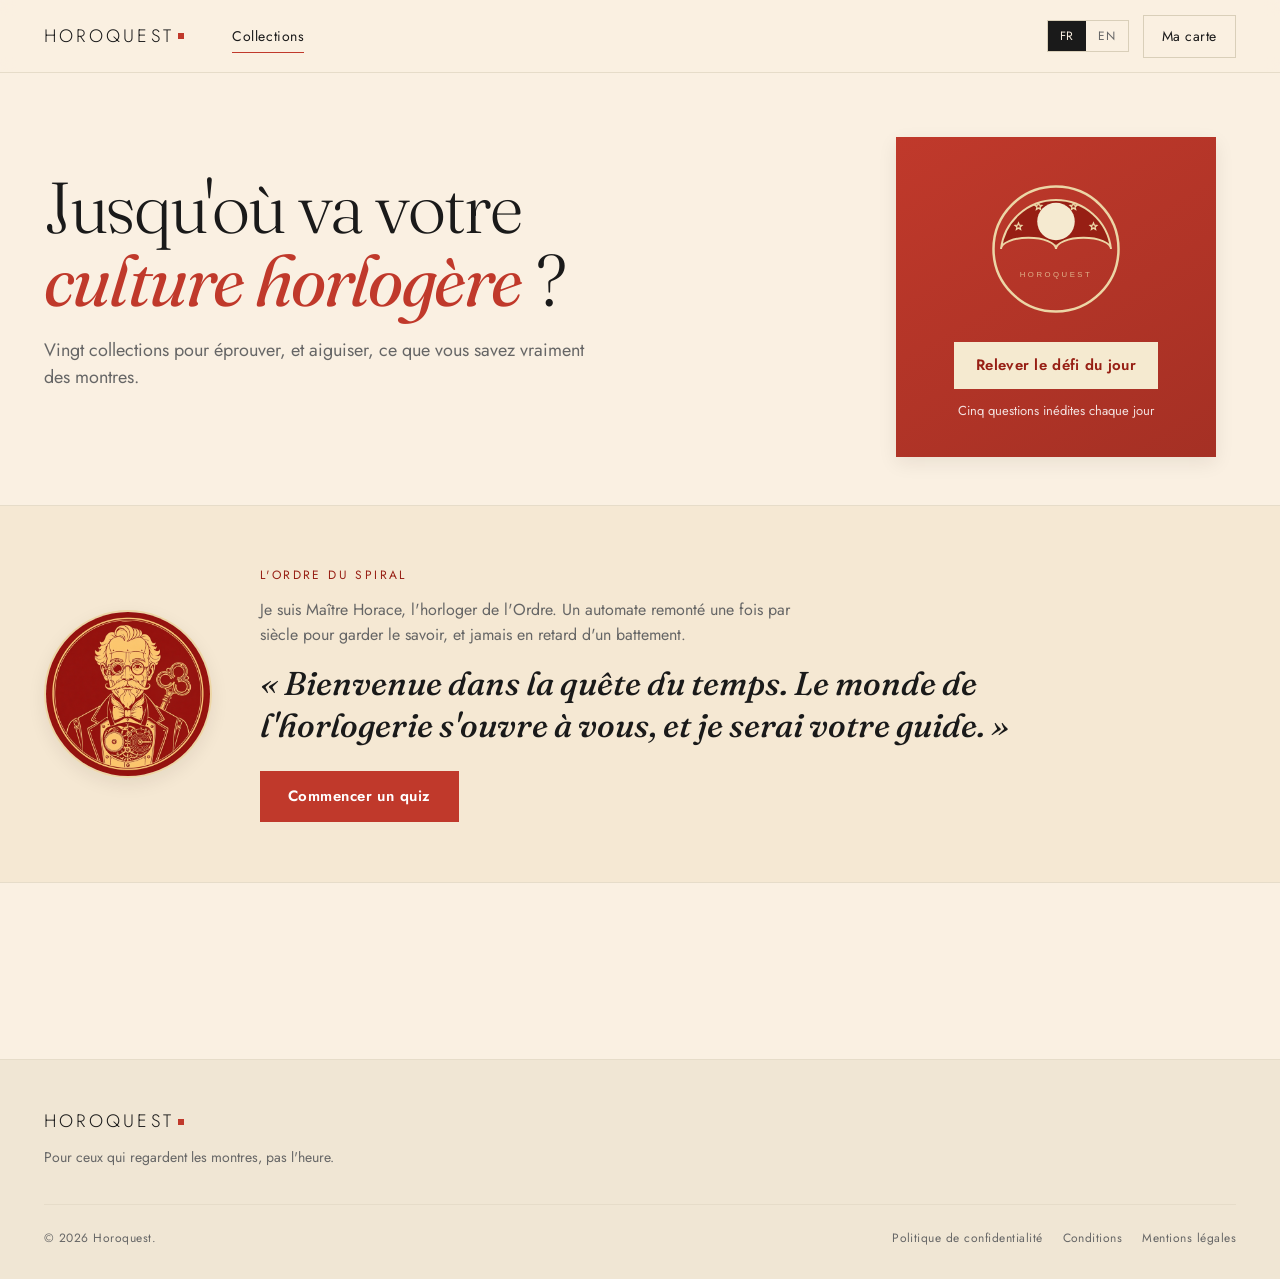
==== commit 5c624185: "Accueil: Maitre Horace se presente + phrase d'accueil (FR + EN) Bandeau Horace : ajout d'une courte " ====
--- a/index.html
+++ b/index.html
@@ -37,15 +37,16 @@
     font-weight: 500;
     font-size: clamp(22px, 3vw, 33px);
     line-height: 1.3;
-    margin: 0 0 16px;
+    margin: 0 0 24px;
     color: var(--ink);
     text-wrap: balance;
   }
-  .horace-by {
-    font-size: 14px;
-    letter-spacing: 0.04em;
+  .horace-intro {
+    font-size: 16px;
+    line-height: 1.55;
     color: var(--ink-soft);
-    margin: 0 0 28px;
+    max-width: 54ch;
+    margin: 0 0 14px;
   }
   .btn-horace {
     display: inline-flex;
@@ -164,8 +165,8 @@
     <img class="horace-portrait" src="assets/horace-512.png" alt="Maître Horace" width="168" height="168">
     <div class="horace-text">
       <div class="horace-eyebrow">L'Ordre du Spiral</div>
-      <p class="horace-quote">« Approchez, mon petit. Posez l'œil ici, je vais vous montrer. »</p>
-      <div class="horace-by">Maître Horace, l'horloger de l'Ordre</div>
+      <p class="horace-intro">Je suis Maître Horace, l'horloger de l'Ordre. Un automate remonté une fois par siècle pour garder le savoir, et jamais en retard d'un battement.</p>
+      <p class="horace-quote">« Bienvenue dans la quête du temps. Le monde de l'horlogerie s'ouvre à vous, et je serai votre guide. »</p>
       <a href="#collections" class="btn-horace">Commencer un quiz</a>
     </div>
   </div>
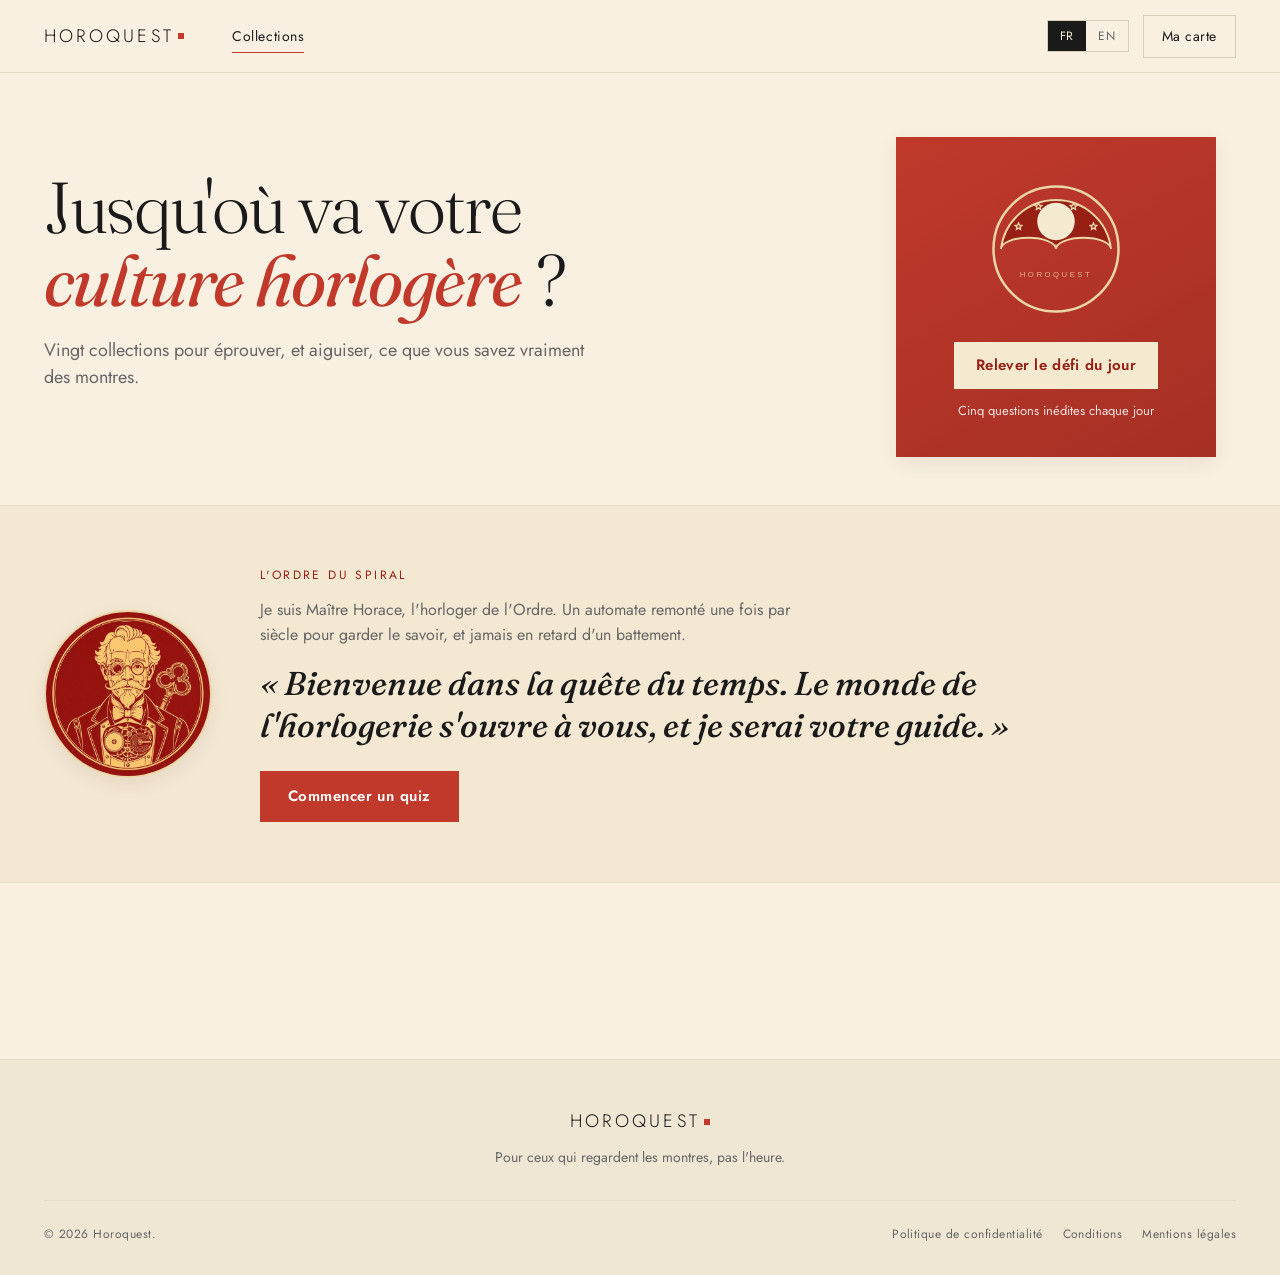
==== commit 48d2ecb5: "Carte de membre en objet carte, score en Fraunces, footer accueil centré - Carte de membre (FR + EN)" ====
--- a/index.html
+++ b/index.html
@@ -4,7 +4,19 @@
 <meta charset="UTF-8">
 <meta name="viewport" content="width=device-width, initial-scale=1.0">
 <title>HOROQUEST | Quiz horloger</title>
-<link rel="stylesheet" href="assets/styles.css?v=9">
+<meta name="description" content="Vingt collections de quiz pour éprouver votre culture horlogère. Sans inscription, une explication à chaque réponse, et le défi du jour pour les passionnés.">
+<link rel="icon" href="/icon.svg" type="image/svg+xml">
+<link rel="icon" href="/icon-192.png" type="image/png" sizes="192x192">
+<link rel="apple-touch-icon" href="/icon-192.png">
+<meta property="og:type" content="website">
+<meta property="og:site_name" content="HOROQUEST">
+<meta property="og:title" content="HOROQUEST | Quiz horloger">
+<meta property="og:description" content="Vingt collections de quiz pour éprouver votre culture horlogère. Sans inscription, une explication à chaque réponse, et le défi du jour pour les passionnés.">
+<meta property="og:url" content="https://horoquest.app/">
+<meta property="og:image" content="https://horoquest.app/assets/horace-512.png">
+<meta property="og:locale" content="fr_FR">
+<meta name="twitter:card" content="summary">
+<link rel="stylesheet" href="assets/styles.css?v=12">
 <style>
   /* Bandeau Maître Horace (accueil) */
   .horace-band { background: var(--bg-soft); color: var(--ink); border-top: 1px solid var(--border); border-bottom: 1px solid var(--border); }
@@ -192,7 +204,7 @@
     <div class="footer-bottom">
       <div>© 2026 Horoquest.</div>
       <nav>
-        <a href="#">Politique de confidentialité</a>
+        <a href="/privacy.html">Politique de confidentialité</a>
         <a href="#">Conditions</a>
         <a href="#">Mentions légales</a>
       </nav>
@@ -231,8 +243,8 @@
     } catch (e) {}
     const stateEl = document.getElementById('heroDailyState');
     if (stateEl) {
-      stateEl.textContent = playedToday ? 'Joué aujourd\'hui · reviens demain'
-        : (streak > 0 ? 'Série de ' + streak + ' jour' + (streak > 1 ? 's' : '') + ' en cours'
+      stateEl.textContent = playedToday ? 'Joué aujourd\'hui · revenez demain'
+        : (streak > 0 ? 'Réserve de marche : ' + streak + ' jour' + (streak > 1 ? 's' : '')
         : 'Cinq questions inédites chaque jour');
     }
     const chip = document.getElementById('heroStreakChip');
--- a/assets/styles.css
+++ b/assets/styles.css
@@ -26,6 +26,7 @@
 }
 
 * { box-sizing: border-box; }
+[hidden] { display: none !important; }
 html, body { margin: 0; padding: 0; }
 body {
   background: var(--bg);
@@ -579,9 +580,10 @@
 }
 .footer-top {
   display: grid;
-  grid-template-columns: 1.4fr 1fr 1fr 1fr;
-  gap: 40px;
-  padding-bottom: 36px;
+  grid-template-columns: 1fr;
+  justify-items: center;
+  text-align: center;
+  padding-bottom: 32px;
   border-bottom: 1px solid var(--border);
   margin-bottom: 24px;
 }
@@ -945,6 +947,7 @@
   margin-bottom: 4px;
 }
 .score {
+  font-family: var(--font-display);
   font-size: clamp(80px, 12vw, 140px);
   font-weight: 700;
   line-height: 1;
@@ -962,7 +965,22 @@
 .result-avg {
   font-size: 14px;
   color: var(--ink-soft);
-  margin: 0 0 32px;
+  margin: 0 0 24px;
+}
+/* Bloc Ordre du Spiral (pages resultat) */
+.ordre-block {
+  background: var(--card);
+  border: 1px solid var(--border);
+  padding: 20px;
+  margin: 0 0 28px;
+}
+.ordre-kicker {
+  font-size: 11px;
+  letter-spacing: .18em;
+  text-transform: uppercase;
+  color: var(--accent);
+  font-weight: 600;
+  margin-bottom: 14px;
 }
 .result-actions {
   display: flex;
@@ -1095,7 +1113,6 @@
   .coll-grid { grid-template-columns: repeat(2, 1fr); }
   .coll-grid.cols-3 { grid-template-columns: repeat(2, 1fr); }
   .hero-grid { grid-template-columns: 1fr; gap: 32px; }
-  .footer-top { grid-template-columns: 1fr 1fr; gap: 32px; }
   .featured-content { padding: 32px; }
 }
 @media (max-width: 767px) {
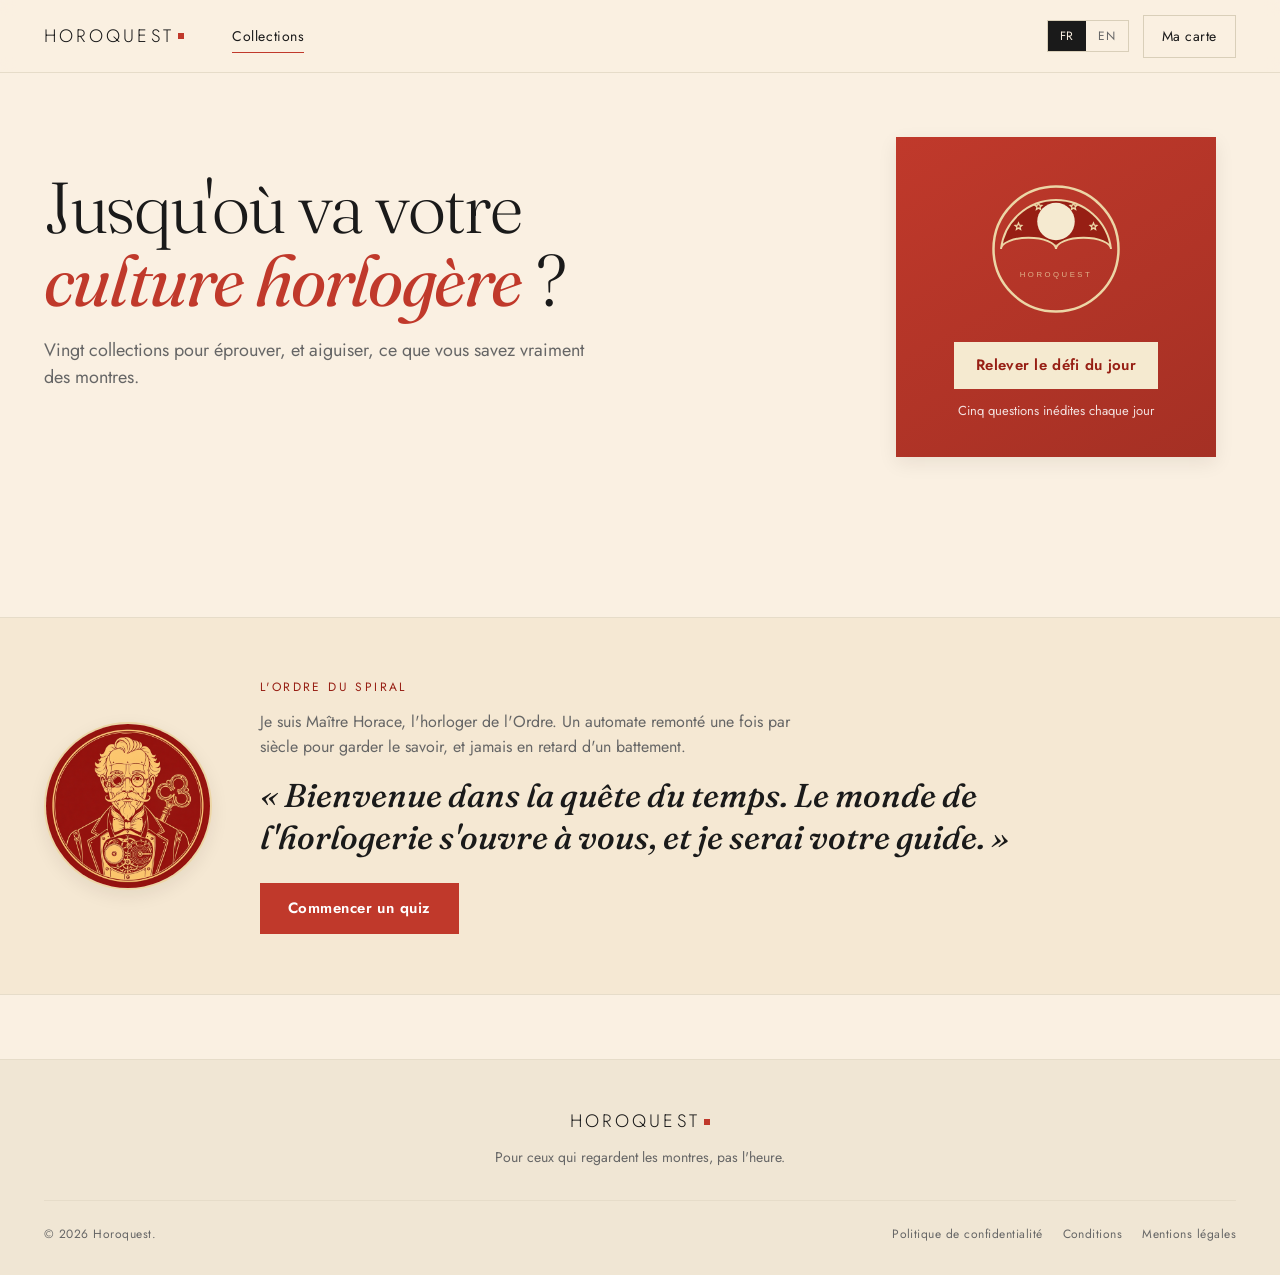
==== commit 2e481e96: "Accueil : la bande Maître Horace passe sous la grille des collections Le visiteur voit le produit av" ====
--- a/index.html
+++ b/index.html
@@ -171,8 +171,15 @@
   </div>
 </section>
 
+<!-- ============ TOUTES LES COLLECTIONS ============ -->
+<section id="collections" class="section" data-screen-label="03 All collections">
+  <div class="container">
+    <div class="coll-grid" id="allGrid"></div>
+  </div>
+</section>
+
 <!-- ============ MAITRE HORACE ============ -->
-<section class="horace-band" data-screen-label="03 Maître Horace">
+<section class="horace-band" data-screen-label="04 Maître Horace">
   <div class="container">
     <img class="horace-portrait" src="assets/horace-512.png" alt="Maître Horace" width="168" height="168">
     <div class="horace-text">
@@ -181,13 +188,6 @@
       <p class="horace-quote">« Bienvenue dans la quête du temps. Le monde de l'horlogerie s'ouvre à vous, et je serai votre guide. »</p>
       <a href="#collections" class="btn-horace">Commencer un quiz</a>
     </div>
-  </div>
-</section>
-
-<!-- ============ TOUTES LES COLLECTIONS ============ -->
-<section id="collections" class="section" data-screen-label="06 All collections">
-  <div class="container">
-    <div class="coll-grid" id="allGrid"></div>
   </div>
 </section>
 
@@ -221,7 +221,7 @@
 
   function cardHTML(c) {
     return `
-      <a class="coll-card" href="fr/collections/?slug=${c.slug}">
+      <a class="coll-card" href="fr/jeu/?slug=${c.slug}">
         <div class="coll-thumb" data-placeholder="${c.name}" data-key="${c.slug}">
           ${c.image_url ? `<img src="${c.image_url}" alt="${c.name}" style="width:100%;height:100%;object-fit:cover;">` : ''}
         </div>
